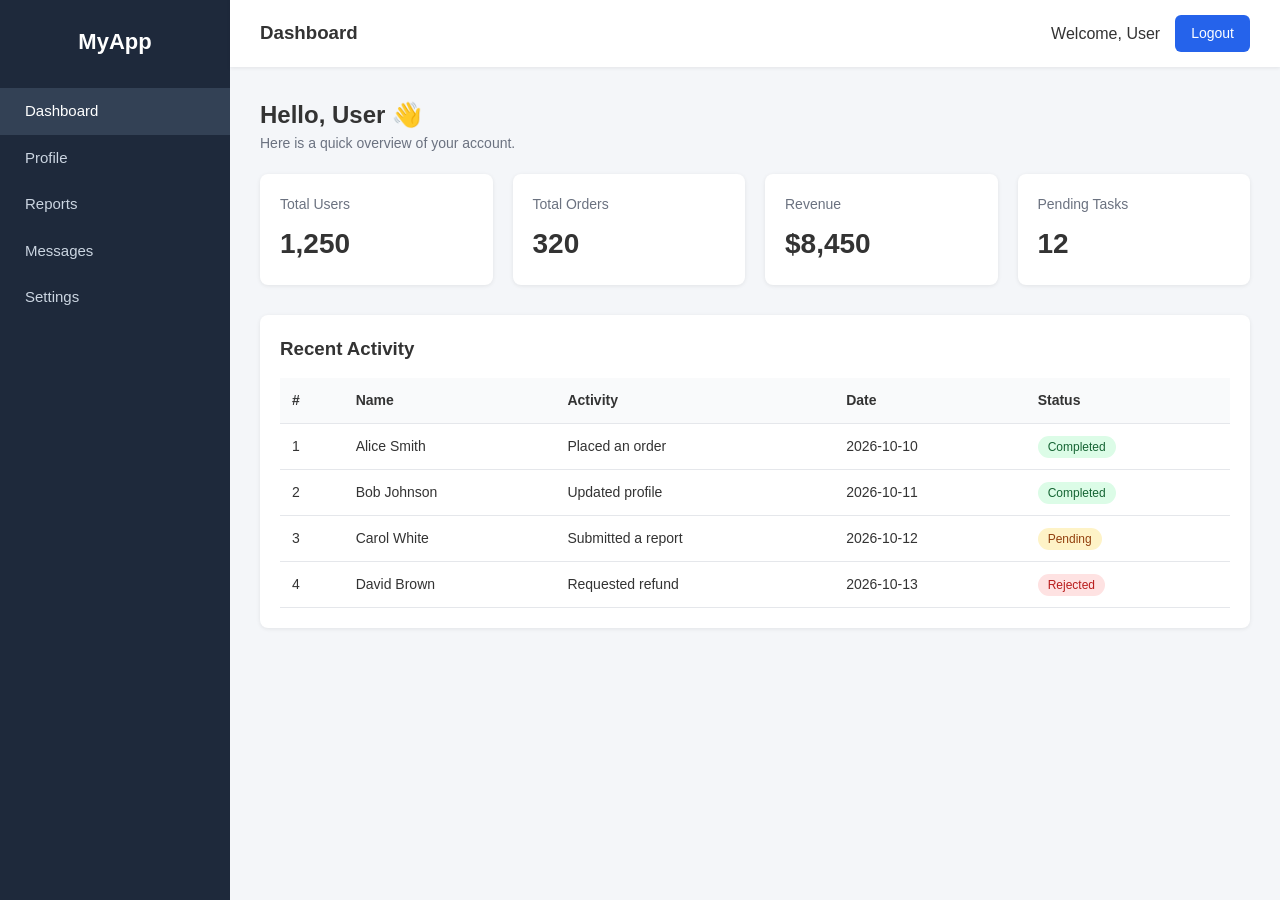
==== Electric-shop/dashboard.html @ f7054ac8 "Added electric-shop login register form" ====
<!DOCTYPE html>
<html lang="en">
<head>
  <meta charset="UTF-8">
  <meta name="viewport" content="width=device-width, initial-scale=1.0">
  <title>Dashboard</title>
  <link rel="stylesheet" href="css/style.css">
</head>
<body>
  <div class="layout">

    <aside class="sidebar">
      <h2 class="logo">MyApp</h2>
      <nav>
        <a href="dashboard.html" class="active">Dashboard</a>
        <a href="#">Profile</a>
        <a href="#">Reports</a>
        <a href="#">Messages</a>
        <a href="#">Settings</a>
      </nav>
    </aside>

    <div class="main">
      <header class="topbar">
        <h3>Dashboard</h3>
        <div class="user-area">
          <span>Welcome, User</span>
          <a href="index.html" class="btn btn-small">Logout</a>
        </div>
      </header>

      <main class="content">
        <h2>Hello, User 👋</h2>
        <p class="subtitle">Here is a quick overview of your account.</p>

        <section class="cards">
          <div class="card">
            <h4>Total Users</h4>
            <p class="number">1,250</p>
          </div>
          <div class="card">
            <h4>Total Orders</h4>
            <p class="number">320</p>
          </div>
          <div class="card">
            <h4>Revenue</h4>
            <p class="number">$8,450</p>
          </div>
          <div class="card">
            <h4>Pending Tasks</h4>
            <p class="number">12</p>
          </div>
        </section>

        <section class="table-box">
          <h3>Recent Activity</h3>
          <table>
            <thead>
              <tr><th>#</th><th>Name</th><th>Activity</th><th>Date</th><th>Status</th></tr>
            </thead>
            <tbody>
              <tr><td>1</td><td>Alice Smith</td><td>Placed an order</td><td>2026-10-10</td><td><span class="badge success">Completed</span></td></tr>
              <tr><td>2</td><td>Bob Johnson</td><td>Updated profile</td><td>2026-10-11</td><td><span class="badge success">Completed</span></td></tr>
              <tr><td>3</td><td>Carol White</td><td>Submitted a report</td><td>2026-10-12</td><td><span class="badge warning">Pending</span></td></tr>
              <tr><td>4</td><td>David Brown</td><td>Requested refund</td><td>2026-10-13</td><td><span class="badge danger">Rejected</span></td></tr>
            </tbody>
          </table>
        </section>
      </main>
    </div>
  </div>
</body>
</html>
---- Electric-shop/css/style.css ----
/* ===== Reset & Base ===== */
* {
  margin: 0;
  padding: 0;
  box-sizing: border-box;
}

body {
  font-family: Arial, Helvetica, sans-serif;
  background-color: #f4f6f9;
  color: #333;
  line-height: 1.5;
}

a {
  color: #2563eb;
  text-decoration: none;
}

a:hover {
  text-decoration: underline;
}

.subtitle {
  color: #6b7280;
  font-size: 14px;
  margin-bottom: 20px;
}

/* ===== Buttons ===== */
.btn {
  display: block;
  width: 100%;
  padding: 12px;
  background-color: #2563eb;
  color: #fff;
  border: none;
  border-radius: 6px;
  font-size: 16px;
  cursor: pointer;
  transition: background-color 0.2s;
}

a.btn:hover {
  text-decoration: none;
}

.btn:hover {
  background-color: #1d4ed8;
}

.btn-small {
  display: inline-block;
  width: auto;
  text-align: center;
  padding: 8px 16px;
  font-size: 14px;
}

/* ===== Login & Register ===== */
.auth-body {
  min-height: 100vh;
  display: flex;
  justify-content: center;
  align-items: center;
  padding: 20px;
  background: linear-gradient(135deg, #2563eb, #1e3a8a);
}

.auth-card {
  width: 100%;
  max-width: 400px;
  background-color: #fff;
  padding: 35px 30px;
  border-radius: 10px;
  box-shadow: 0 10px 30px rgba(0, 0, 0, 0.2);
}

.auth-card h1 {
  font-size: 26px;
  margin-bottom: 5px;
  text-align: center;
}

.auth-card .subtitle {
  text-align: center;
}

.form-group {
  margin-bottom: 16px;
}

.form-group label {
  display: block;
  margin-bottom: 6px;
  font-size: 14px;
  font-weight: bold;
}

.form-group input {
  width: 100%;
  padding: 11px 12px;
  border: 1px solid #d1d5db;
  border-radius: 6px;
  font-size: 15px;
  outline: none;
}

.form-group select {
  width: 100%;
  padding: 11px 12px;
  border: 1px solid #d1d5db;
  border-radius: 6px;
  font-size: 15px;
  background-color: #fff;
  outline: none;
}

.form-group input:focus,
.form-group select:focus {
  border-color: #2563eb;
  box-shadow: 0 0 0 3px rgba(37, 99, 235, 0.15);
}

.radio-group {
  display: flex;
  gap: 18px;
  font-size: 14px;
}

.radio-group label {
  font-weight: normal;
  margin-bottom: 0;
  display: inline;
}

.form-row {
  display: flex;
  justify-content: space-between;
  align-items: center;
  margin-bottom: 20px;
  font-size: 14px;
}

.checkbox {
  display: block;
  font-size: 14px;
  margin-bottom: 20px;
}

.form-row .checkbox {
  margin-bottom: 0;
}

.switch-text {
  text-align: center;
  margin-top: 20px;
  font-size: 14px;
}

/* ===== Dashboard Layout ===== */
.layout {
  display: flex;
  min-height: 100vh;
}

.sidebar {
  width: 230px;
  background-color: #1e293b;
  color: #fff;
  padding: 25px 0;
}

.sidebar .logo {
  text-align: center;
  margin-bottom: 30px;
  font-size: 22px;
}

.sidebar nav a {
  display: block;
  padding: 12px 25px;
  color: #cbd5e1;
  font-size: 15px;
}

.sidebar nav a:hover,
.sidebar nav a.active {
  background-color: #334155;
  color: #fff;
  text-decoration: none;
}

.main {
  flex: 1;
  display: flex;
  flex-direction: column;
}

.topbar {
  display: flex;
  justify-content: space-between;
  align-items: center;
  background-color: #fff;
  padding: 15px 30px;
  box-shadow: 0 1px 4px rgba(0, 0, 0, 0.08);
}

.user-area {
  display: flex;
  align-items: center;
  gap: 15px;
}

.content {
  padding: 30px;
}

/* ===== Cards ===== */
.cards {
  display: grid;
  grid-template-columns: repeat(auto-fit, minmax(200px, 1fr));
  gap: 20px;
  margin-bottom: 30px;
}

.card {
  background-color: #fff;
  padding: 20px;
  border-radius: 8px;
  box-shadow: 0 1px 4px rgba(0, 0, 0, 0.08);
}

.card h4 {
  color: #6b7280;
  font-size: 14px;
  font-weight: normal;
}

.card .number {
  font-size: 28px;
  font-weight: bold;
  margin-top: 8px;
}

/* ===== Table ===== */
.table-box {
  background-color: #fff;
  padding: 20px;
  border-radius: 8px;
  box-shadow: 0 1px 4px rgba(0, 0, 0, 0.08);
  overflow-x: auto;
}

.table-box h3 {
  margin-bottom: 15px;
}

table {
  width: 100%;
  border-collapse: collapse;
  min-width: 500px;
}

th,
td {
  padding: 12px;
  text-align: left;
  border-bottom: 1px solid #e5e7eb;
  font-size: 14px;
}

th {
  background-color: #f9fafb;
}

.badge {
  padding: 4px 10px;
  border-radius: 12px;
  font-size: 12px;
}

.badge.success { background-color: #dcfce7; color: #166534; }
.badge.warning { background-color: #fef3c7; color: #92400e; }
.badge.danger  { background-color: #fee2e2; color: #b91c1c; }

/* ===== Responsive ===== */
@media (max-width: 768px) {
  .layout {
    flex-direction: column;
  }

  .sidebar {
    width: 100%;
    padding: 15px 0;
  }

  .sidebar .logo {
    margin-bottom: 10px;
  }

  .sidebar nav {
    display: flex;
    flex-wrap: wrap;
  }

  .sidebar nav a {
    padding: 10px 15px;
  }

  .topbar,
  .content {
    padding: 15px;
  }
}
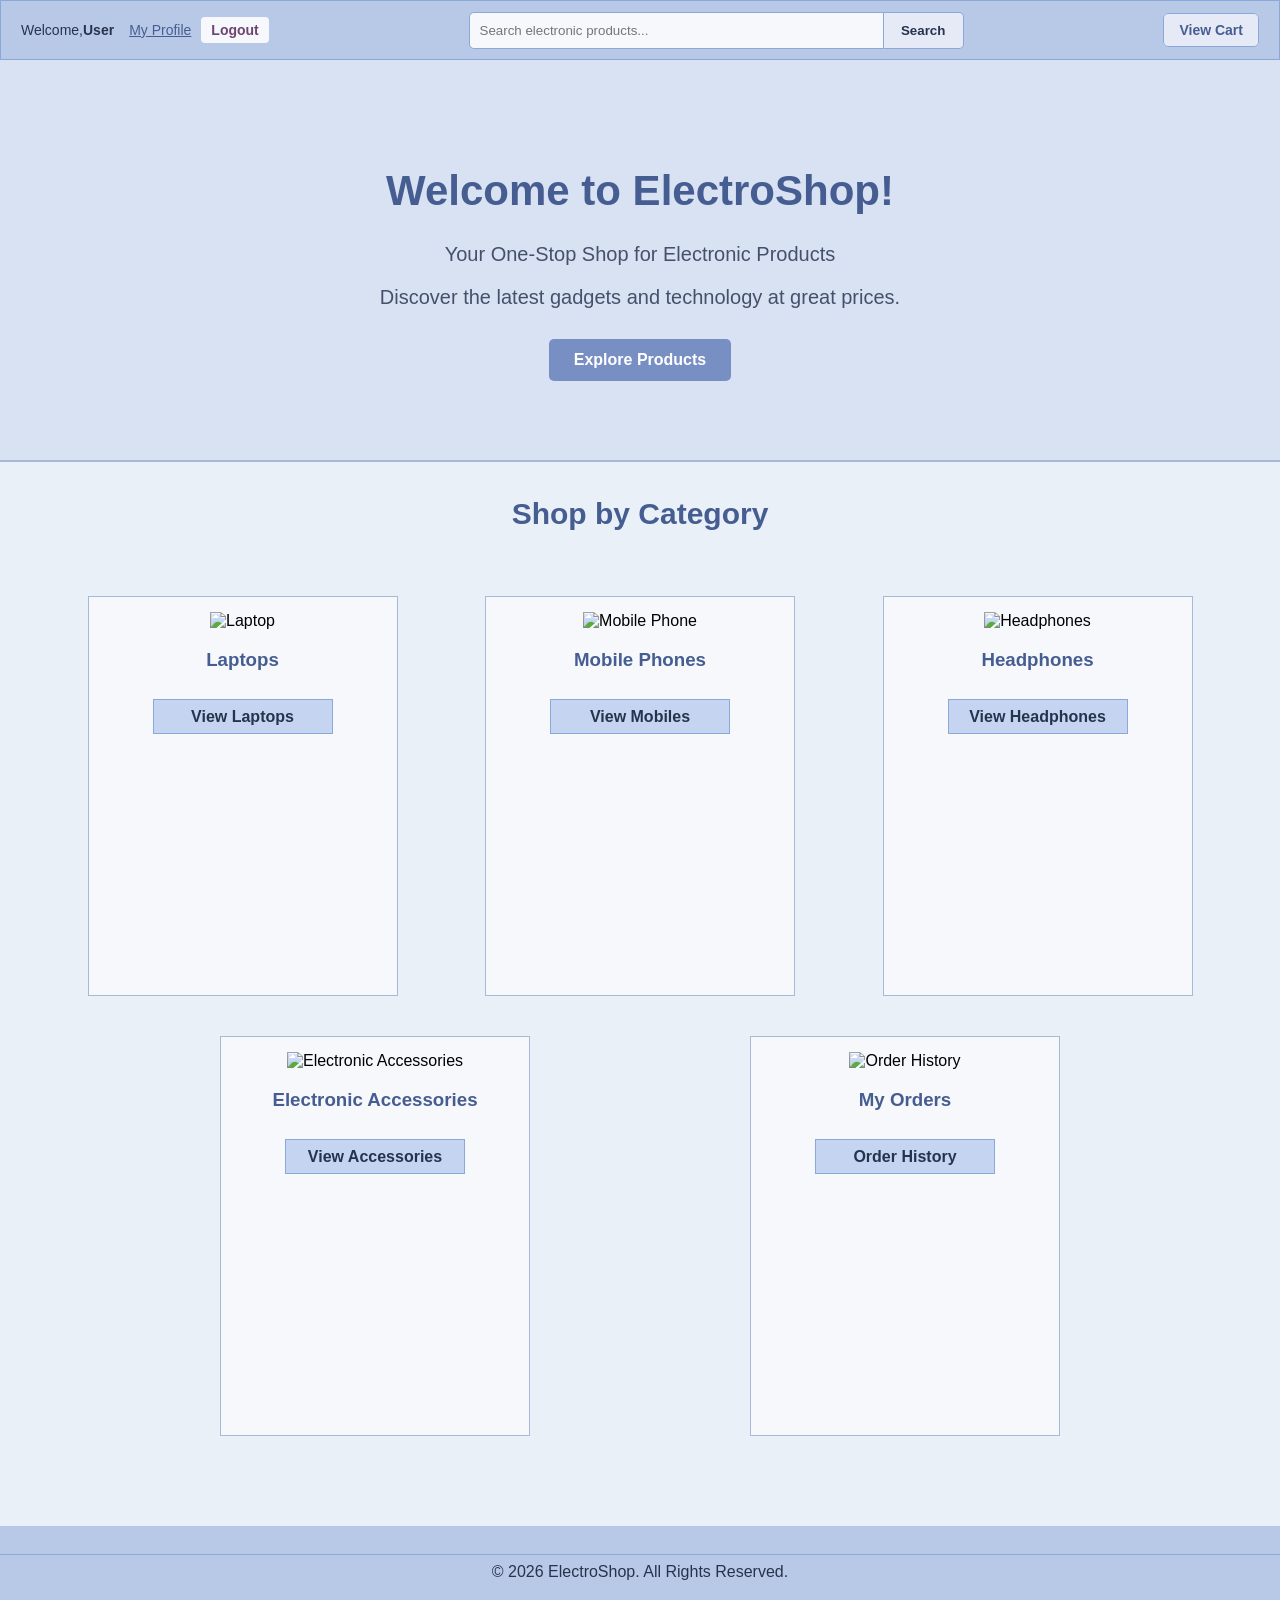
==== commit 7ae4b70a: "Revamp dashboard layout and styling Updated the dashboard HTML to enhance layout and styling, includ" ====
--- a/Electric-shop/dashboard.html
+++ b/Electric-shop/dashboard.html
@@ -1,73 +1,330 @@
 <!DOCTYPE html>
 <html lang="en">
 <head>
-  <meta charset="UTF-8">
-  <meta name="viewport" content="width=device-width, initial-scale=1.0">
-  <title>Dashboard</title>
-  <link rel="stylesheet" href="css/style.css">
+    <meta charset="UTF-8">
+    <meta name="viewport" content="width=device-width, initial-scale=1.0">
+    <title>Electronic Shop Dashboard</title>
+
+    <style>
+        body {
+            background-color: #EAF0F8;
+            font-family: Arial, sans-serif;
+            margin: 0;
+            padding: 0;
+        }
+
+        .searchbar {
+            position: sticky;
+            top: 0;
+            width: 100%;
+            height: 60px;
+            background-color: #B8C9E8;
+            display: flex;
+            justify-content: space-between;
+            align-items: center;
+            border: 1px solid #8CA8D8;
+            padding: 0 20px;
+            box-sizing: border-box;
+            z-index: 100;
+        }
+
+        .user-info {
+            color: #26334D;
+            font-size: 14px;
+            display: flex;
+            align-items: center;
+        }
+
+        .profile-link {
+            color: #465D91;
+            margin-left: 15px;
+            text-decoration: underline;
+        }
+
+        .logout-btn {
+            color: #6D456F;
+            text-decoration: none;
+            background: #F7F8FC;
+            padding: 5px 10px;
+            border-radius: 4px;
+            margin-left: 10px;
+            font-weight: bold;
+        }
+
+        .search-box-container {
+            display: flex;
+            width: 40%;
+        }
+
+        .searchbar_input {
+            flex: 1;
+            padding: 10px;
+            border-radius: 5px 0 0 5px;
+            border: 1px solid #8CA8D8;
+            outline: none;
+            background-color: #F7F8FC;
+        }
+
+        .search-btn {
+            width: 80px;
+            background: #E6EAF7;
+            border: 1px solid #8CA8D8;
+            border-left: none;
+            border-radius: 0 5px 5px 0;
+            cursor: pointer;
+            font-weight: bold;
+            color: #26334D;
+        }
+
+        .view-cart-link {
+            background: #E6EAF7;
+            color: #465D91;
+            padding: 8px 15px;
+            text-decoration: none;
+            border-radius: 5px;
+            font-weight: bold;
+            border: 1px solid #8CA8D8;
+            font-size: 14px;
+        }
+
+        .welcome {
+            width: 100%;
+            height: 400px;
+            background-color: #D8E2F3;
+            display: flex;
+            justify-content: center;
+            align-items: center;
+            text-align: center;
+            border-bottom: 2px solid #A7B8D8;
+        }
+
+        .welcome-content h1 {
+            font-size: 42px;
+            color: #465D91;
+        }
+
+        .welcome-content p {
+            font-size: 20px;
+            color: #45516B;
+        }
+
+        .shop-btn {
+            display: inline-block;
+            background-color: #788FC4;
+            color: white;
+            padding: 12px 25px;
+            border-radius: 5px;
+            text-decoration: none;
+            font-weight: bold;
+            margin-top: 10px;
+        }
+
+        .section-title {
+            text-align: center;
+            font-size: 30px;
+            margin-top: 35px;
+            color: #465D91;
+        }
+
+        
+.product-container {
+    display: flex;
+    justify-content: space-evenly;
+    flex-wrap: wrap;
+    margin-top: 20px;
+    padding: 20px;
+}
+
+
+      
+       .product-box {
+    width: 25%;
+    height: 400px;
+    border: 1px solid #A7B8D8;
+    background-color: #F7F8FC;
+    margin: 20px;
+    padding: 15px;
+    text-align: center;
+    transition: 0.3s;
+    box-sizing: border-box;
+}
+
+        .product-box:hover {
+            outline: 2px solid #788FC4;
+            outline-offset: 5px;
+        }
+
+        .product-img {
+            width: 100%;
+            height: 230px;
+            object-fit: contain;
+        }
+
+        .product-box h3 {
+            color: #465D91;
+        }
+
+        .product-box button {
+            width: 180px;
+            height: 35px;
+            background-color: #C5D4F0;
+            color: #26334D;
+            font-size: 16px;
+            cursor: pointer;
+            border: 1px solid #8CA8D8;
+            margin-top: 10px;
+        }
+
+        .product-box button:hover {
+            background-color: #A7BCE5;
+        }
+
+        .footer_style {
+            width: 100%;
+            height: 100px;
+            background-color: #B8C9E8;
+            text-align: center;
+            padding-top: 20px;
+            margin-top: 50px;
+            box-sizing: border-box;
+            color: #26334D;
+        }
+
+        .footer_style hr {
+            border: none;
+            border-top: 1px solid #8CA8D8;
+        }
+
+        a {
+            text-decoration: none;
+        }
+
+    </style>
 </head>
+
 <body>
-  <div class="layout">
-
-    <aside class="sidebar">
-      <h2 class="logo">MyApp</h2>
-      <nav>
-        <a href="dashboard.html" class="active">Dashboard</a>
-        <a href="#">Profile</a>
-        <a href="#">Reports</a>
-        <a href="#">Messages</a>
-        <a href="#">Settings</a>
-      </nav>
-    </aside>
-
-    <div class="main">
-      <header class="topbar">
-        <h3>Dashboard</h3>
-        <div class="user-area">
-          <span>Welcome, User</span>
-          <a href="index.html" class="btn btn-small">Logout</a>
-        </div>
-      </header>
-
-      <main class="content">
-        <h2>Hello, User 👋</h2>
-        <p class="subtitle">Here is a quick overview of your account.</p>
-
-        <section class="cards">
-          <div class="card">
-            <h4>Total Users</h4>
-            <p class="number">1,250</p>
-          </div>
-          <div class="card">
-            <h4>Total Orders</h4>
-            <p class="number">320</p>
-          </div>
-          <div class="card">
-            <h4>Revenue</h4>
-            <p class="number">$8,450</p>
-          </div>
-          <div class="card">
-            <h4>Pending Tasks</h4>
-            <p class="number">12</p>
-          </div>
-        </section>
-
-        <section class="table-box">
-          <h3>Recent Activity</h3>
-          <table>
-            <thead>
-              <tr><th>#</th><th>Name</th><th>Activity</th><th>Date</th><th>Status</th></tr>
-            </thead>
-            <tbody>
-              <tr><td>1</td><td>Alice Smith</td><td>Placed an order</td><td>2026-10-10</td><td><span class="badge success">Completed</span></td></tr>
-              <tr><td>2</td><td>Bob Johnson</td><td>Updated profile</td><td>2026-10-11</td><td><span class="badge success">Completed</span></td></tr>
-              <tr><td>3</td><td>Carol White</td><td>Submitted a report</td><td>2026-10-12</td><td><span class="badge warning">Pending</span></td></tr>
-              <tr><td>4</td><td>David Brown</td><td>Requested refund</td><td>2026-10-13</td><td><span class="badge danger">Rejected</span></td></tr>
-            </tbody>
-          </table>
-        </section>
-      </main>
+
+    <!-- Navigation Bar -->
+    <div class="searchbar">
+
+        <div class="user-info">
+            Welcome, <b>User</b>
+
+            <a href="profile.html" class="profile-link">My Profile</a>
+
+            <a href="login.html" class="logout-btn">Logout</a>
+        </div>
+
+        <div class="search-box-container">
+            <input type="text"
+                   placeholder="Search electronic products..."
+                   class="searchbar_input">
+
+            <button type="button" class="search-btn">Search</button>
+        </div>
+
+        <div class="cart-header">
+            <a href="cart.html" class="view-cart-link">View Cart</a>
+        </div>
+
     </div>
-  </div>
+
+    <!-- Welcome Banner -->
+    <div class="welcome">
+
+        <div class="welcome-content">
+            <h1>Welcome to ElectroShop!</h1>
+
+            <p>Your One-Stop Shop for Electronic Products</p>
+
+            <p>Discover the latest gadgets and technology at great prices.</p>
+
+            <a href="#products" class="shop-btn">Explore Products</a>
+        </div>
+
+    </div>
+
+    <!-- Product Categories -->
+    <h2 class="section-title" id="products">Shop by Category</h2>
+
+    <div class="product-container">
+
+        <!-- Laptop Category -->
+        <div class="product-box">
+            <img src="../images/laptop.jpg"
+                 alt="Laptop"
+                 class="product-img">
+
+            <h3>Laptops</h3>
+
+            <a href="laptopProducts.html">
+                <button type="button"><b>View Laptops</b></button>
+            </a>
+        </div>
+
+        <!-- Mobile Category -->
+        <div class="product-box">
+            <img src="../images/mobile.jpg"
+                 alt="Mobile Phone"
+                 class="product-img">
+
+            <h3>Mobile Phones</h3>
+
+            <a href="mobileProducts.html">
+                <button type="button"><b>View Mobiles</b></button>
+            </a>
+        </div>
+
+        <!-- Headphones Category -->
+        <div class="product-box">
+            <img src="../images/headphones.jpg"
+                 alt="Headphones"
+                 class="product-img">
+
+            <h3>Headphones</h3>
+
+            <a href="headphoneProducts.html">
+                <button type="button"><b>View Headphones</b></button>
+            </a>
+        </div>
+
+        <!-- Accessories Category -->
+        <div class="product-box">
+            <img src="../images/accessories.jpg"
+                 alt="Electronic Accessories"
+                 class="product-img">
+
+            <h3>Electronic Accessories</h3>
+
+            <a href="accessoryProducts.html">
+                <button type="button"><b>View Accessories</b></button>
+            </a>
+        </div>
+
+    
+
+    <!-- Order History -->
+   <div class="product-box">
+        <img src="../images/order.jpg"
+             alt="Order History"
+             class="product-img">
+
+        <h3>My Orders</h3>
+
+        <a href="orderHistory.html">
+            <button type="button"><b>Order History</b></button>
+        </a>
+    </div>
+
+</div>
+
+    <!-- Footer -->
+    <div class="footer_style">
+        <hr>
+        <footer>
+            &copy; 2026 ElectroShop. All Rights Reserved.
+        </footer>
+    </div>
+
 </body>
 </html>
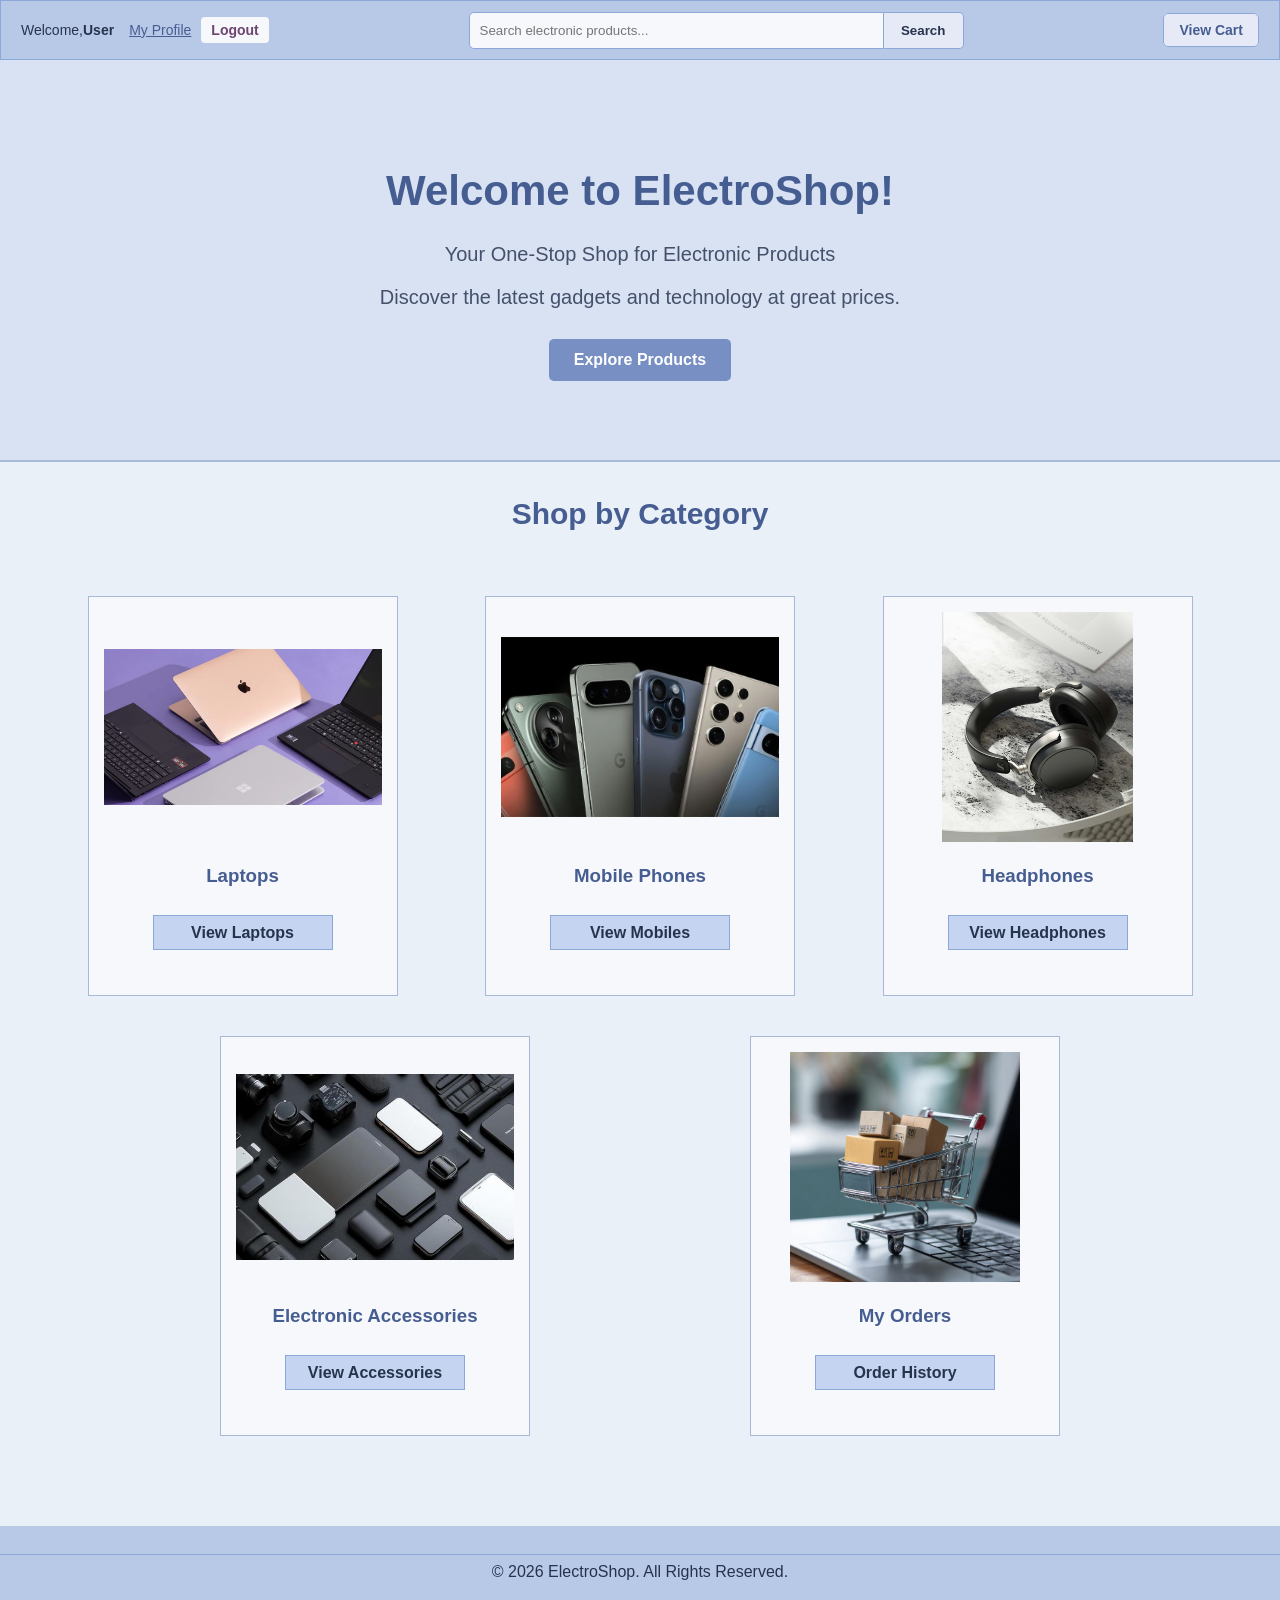
==== commit 2e2ae2f1: "Update image paths in dashboard.html" ====
--- a/Electric-shop/dashboard.html
+++ b/Electric-shop/dashboard.html
@@ -251,7 +251,7 @@
 
         <!-- Laptop Category -->
         <div class="product-box">
-            <img src="../images/laptop.jpg"
+            <img src="images/laptop.jpg"
                  alt="Laptop"
                  class="product-img">
 
@@ -264,7 +264,7 @@
 
         <!-- Mobile Category -->
         <div class="product-box">
-            <img src="../images/mobile.jpg"
+            <img src="images/mobile.jpg"
                  alt="Mobile Phone"
                  class="product-img">
 
@@ -277,7 +277,7 @@
 
         <!-- Headphones Category -->
         <div class="product-box">
-            <img src="../images/headphones.jpg"
+            <img src="images/headphones.jpg"
                  alt="Headphones"
                  class="product-img">
 
@@ -290,7 +290,7 @@
 
         <!-- Accessories Category -->
         <div class="product-box">
-            <img src="../images/accessories.jpg"
+            <img src="images/accessories.jpg"
                  alt="Electronic Accessories"
                  class="product-img">
 
@@ -305,7 +305,7 @@
 
     <!-- Order History -->
    <div class="product-box">
-        <img src="../images/order.jpg"
+        <img src="images/order.jpg"
              alt="Order History"
              class="product-img">
 
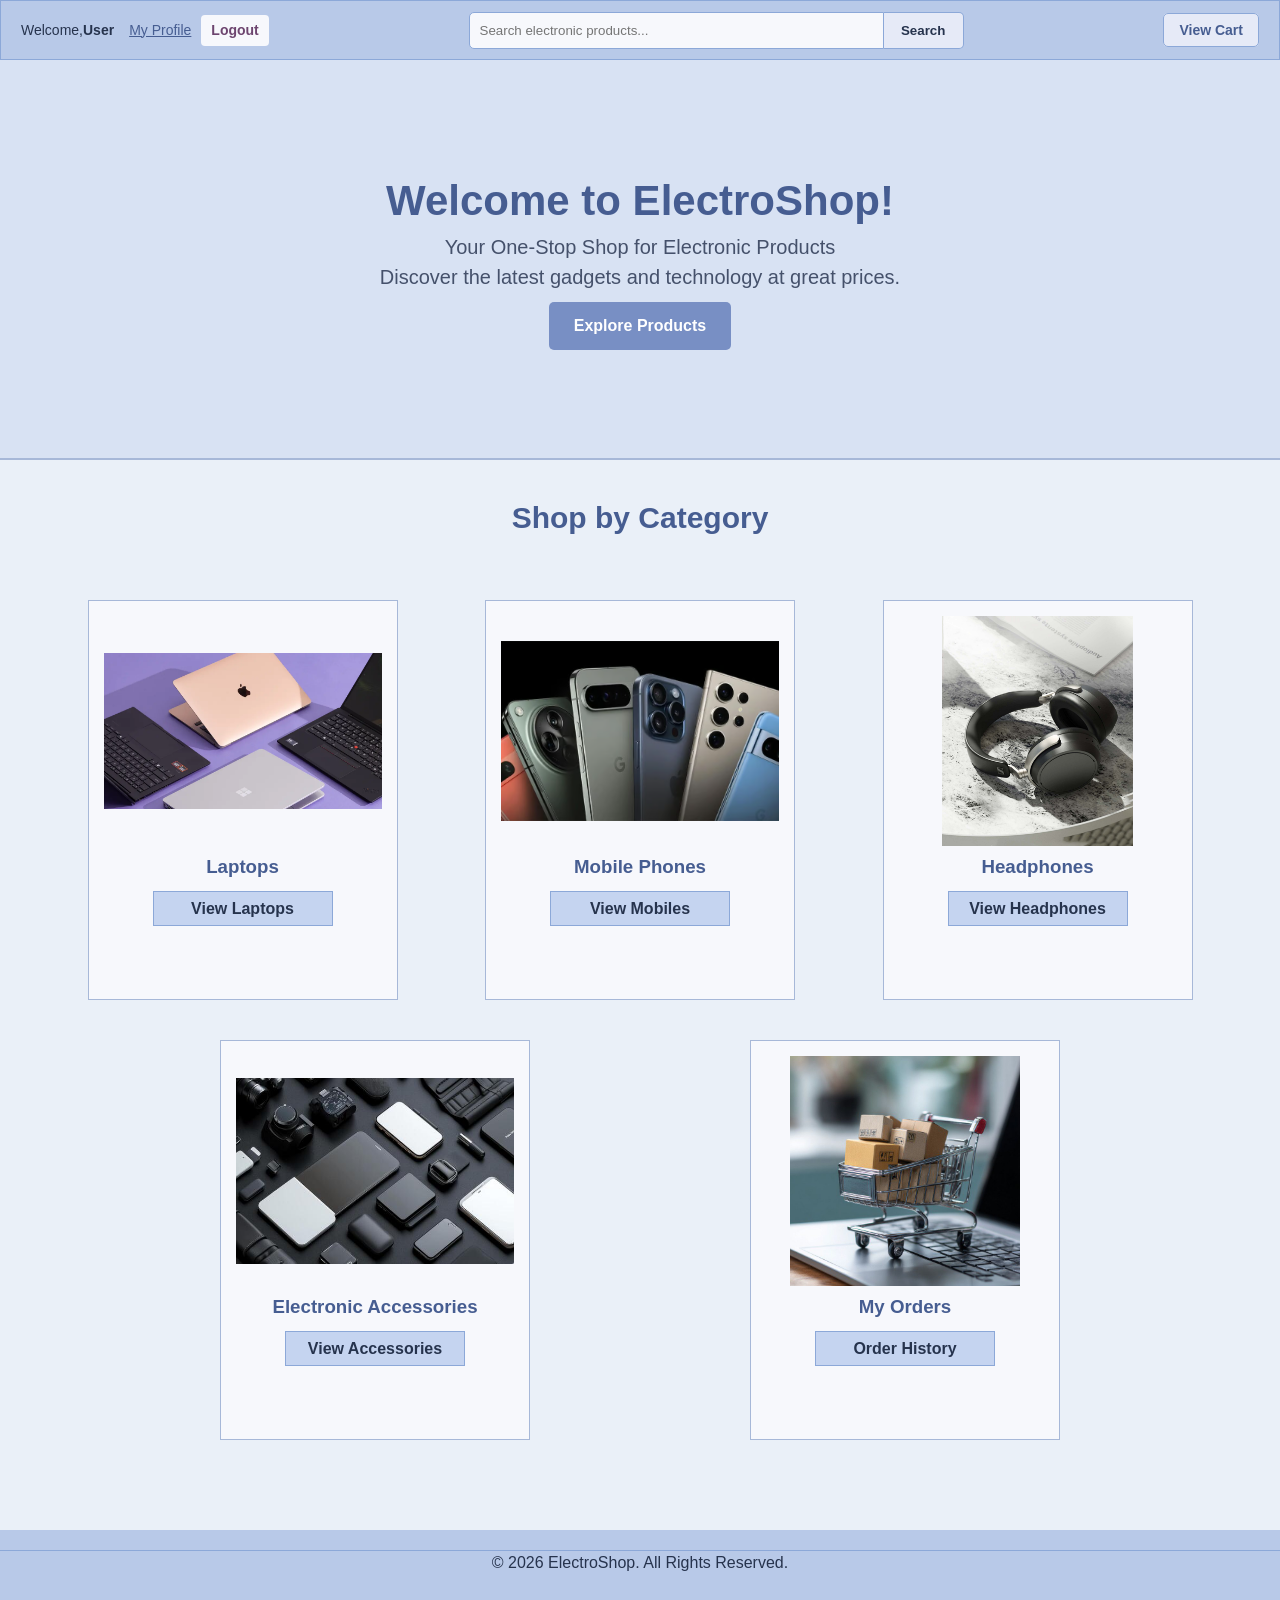
==== commit 3b0a4577: "Refactor dashboard HTML structure and styles" ====
--- a/Electric-shop/dashboard.html
+++ b/Electric-shop/dashboard.html
@@ -4,205 +4,12 @@
     <meta charset="UTF-8">
     <meta name="viewport" content="width=device-width, initial-scale=1.0">
     <title>Electronic Shop Dashboard</title>
+    <link rel="stylesheet" href="css/style.css">
 
-    <style>
-        body {
-            background-color: #EAF0F8;
-            font-family: Arial, sans-serif;
-            margin: 0;
-            padding: 0;
-        }
-
-        .searchbar {
-            position: sticky;
-            top: 0;
-            width: 100%;
-            height: 60px;
-            background-color: #B8C9E8;
-            display: flex;
-            justify-content: space-between;
-            align-items: center;
-            border: 1px solid #8CA8D8;
-            padding: 0 20px;
-            box-sizing: border-box;
-            z-index: 100;
-        }
-
-        .user-info {
-            color: #26334D;
-            font-size: 14px;
-            display: flex;
-            align-items: center;
-        }
-
-        .profile-link {
-            color: #465D91;
-            margin-left: 15px;
-            text-decoration: underline;
-        }
-
-        .logout-btn {
-            color: #6D456F;
-            text-decoration: none;
-            background: #F7F8FC;
-            padding: 5px 10px;
-            border-radius: 4px;
-            margin-left: 10px;
-            font-weight: bold;
-        }
-
-        .search-box-container {
-            display: flex;
-            width: 40%;
-        }
-
-        .searchbar_input {
-            flex: 1;
-            padding: 10px;
-            border-radius: 5px 0 0 5px;
-            border: 1px solid #8CA8D8;
-            outline: none;
-            background-color: #F7F8FC;
-        }
-
-        .search-btn {
-            width: 80px;
-            background: #E6EAF7;
-            border: 1px solid #8CA8D8;
-            border-left: none;
-            border-radius: 0 5px 5px 0;
-            cursor: pointer;
-            font-weight: bold;
-            color: #26334D;
-        }
-
-        .view-cart-link {
-            background: #E6EAF7;
-            color: #465D91;
-            padding: 8px 15px;
-            text-decoration: none;
-            border-radius: 5px;
-            font-weight: bold;
-            border: 1px solid #8CA8D8;
-            font-size: 14px;
-        }
-
-        .welcome {
-            width: 100%;
-            height: 400px;
-            background-color: #D8E2F3;
-            display: flex;
-            justify-content: center;
-            align-items: center;
-            text-align: center;
-            border-bottom: 2px solid #A7B8D8;
-        }
-
-        .welcome-content h1 {
-            font-size: 42px;
-            color: #465D91;
-        }
-
-        .welcome-content p {
-            font-size: 20px;
-            color: #45516B;
-        }
-
-        .shop-btn {
-            display: inline-block;
-            background-color: #788FC4;
-            color: white;
-            padding: 12px 25px;
-            border-radius: 5px;
-            text-decoration: none;
-            font-weight: bold;
-            margin-top: 10px;
-        }
-
-        .section-title {
-            text-align: center;
-            font-size: 30px;
-            margin-top: 35px;
-            color: #465D91;
-        }
-
-        
-.product-container {
-    display: flex;
-    justify-content: space-evenly;
-    flex-wrap: wrap;
-    margin-top: 20px;
-    padding: 20px;
-}
-
-
-      
-       .product-box {
-    width: 25%;
-    height: 400px;
-    border: 1px solid #A7B8D8;
-    background-color: #F7F8FC;
-    margin: 20px;
-    padding: 15px;
-    text-align: center;
-    transition: 0.3s;
-    box-sizing: border-box;
-}
-
-        .product-box:hover {
-            outline: 2px solid #788FC4;
-            outline-offset: 5px;
-        }
-
-        .product-img {
-            width: 100%;
-            height: 230px;
-            object-fit: contain;
-        }
-
-        .product-box h3 {
-            color: #465D91;
-        }
-
-        .product-box button {
-            width: 180px;
-            height: 35px;
-            background-color: #C5D4F0;
-            color: #26334D;
-            font-size: 16px;
-            cursor: pointer;
-            border: 1px solid #8CA8D8;
-            margin-top: 10px;
-        }
-
-        .product-box button:hover {
-            background-color: #A7BCE5;
-        }
-
-        .footer_style {
-            width: 100%;
-            height: 100px;
-            background-color: #B8C9E8;
-            text-align: center;
-            padding-top: 20px;
-            margin-top: 50px;
-            box-sizing: border-box;
-            color: #26334D;
-        }
-
-        .footer_style hr {
-            border: none;
-            border-top: 1px solid #8CA8D8;
-        }
-
-        a {
-            text-decoration: none;
-        }
-
-    </style>
+    
 </head>
 
-<body>
+<body class="shop-dashboard">
 
     <!-- Navigation Bar -->
     <div class="searchbar">
--- a/Electric-shop/css/style.css
+++ b/Electric-shop/css/style.css
@@ -0,0 +1,520 @@
+/* ===== Reset & Base ===== */
+* {
+  margin: 0;
+  padding: 0;
+  box-sizing: border-box;
+}
+
+body {
+  font-family: Arial, Helvetica, sans-serif;
+  background-color: #f4f6f9;
+  color: #333;
+  line-height: 1.5;
+}
+
+a {
+  color: #2563eb;
+  text-decoration: none;
+}
+
+a:hover {
+  text-decoration: underline;
+}
+
+.subtitle {
+  color: #6b7280;
+  font-size: 14px;
+  margin-bottom: 20px;
+}
+
+/* ===== Buttons ===== */
+.btn {
+  display: block;
+  width: 100%;
+  padding: 12px;
+  background-color: #2563eb;
+  color: #fff;
+  border: none;
+  border-radius: 6px;
+  font-size: 16px;
+  cursor: pointer;
+  transition: background-color 0.2s;
+}
+
+a.btn:hover {
+  text-decoration: none;
+}
+
+.btn:hover {
+  background-color: #1d4ed8;
+}
+
+.btn-small {
+  display: inline-block;
+  width: auto;
+  text-align: center;
+  padding: 8px 16px;
+  font-size: 14px;
+}
+
+/* ===== Login & Register ===== */
+.auth-body {
+  min-height: 100vh;
+  display: flex;
+  justify-content: center;
+  align-items: center;
+  padding: 20px;
+  background: linear-gradient(135deg, #2563eb, #1e3a8a);
+}
+
+.auth-card {
+  width: 100%;
+  max-width: 400px;
+  background-color: #fff;
+  padding: 35px 30px;
+  border-radius: 10px;
+  box-shadow: 0 10px 30px rgba(0, 0, 0, 0.2);
+}
+
+.auth-card h1 {
+  font-size: 26px;
+  margin-bottom: 5px;
+  text-align: center;
+}
+
+.auth-card .subtitle {
+  text-align: center;
+}
+
+.form-group {
+  margin-bottom: 16px;
+}
+
+.form-group label {
+  display: block;
+  margin-bottom: 6px;
+  font-size: 14px;
+  font-weight: bold;
+}
+
+.form-group input {
+  width: 100%;
+  padding: 11px 12px;
+  border: 1px solid #d1d5db;
+  border-radius: 6px;
+  font-size: 15px;
+  outline: none;
+}
+
+.form-group select {
+  width: 100%;
+  padding: 11px 12px;
+  border: 1px solid #d1d5db;
+  border-radius: 6px;
+  font-size: 15px;
+  background-color: #fff;
+  outline: none;
+}
+
+.form-group input:focus,
+.form-group select:focus {
+  border-color: #2563eb;
+  box-shadow: 0 0 0 3px rgba(37, 99, 235, 0.15);
+}
+
+.radio-group {
+  display: flex;
+  gap: 18px;
+  font-size: 14px;
+}
+
+.radio-group label {
+  font-weight: normal;
+  margin-bottom: 0;
+  display: inline;
+}
+
+.form-row {
+  display: flex;
+  justify-content: space-between;
+  align-items: center;
+  margin-bottom: 20px;
+  font-size: 14px;
+}
+
+.checkbox {
+  display: block;
+  font-size: 14px;
+  margin-bottom: 20px;
+}
+
+.form-row .checkbox {
+  margin-bottom: 0;
+}
+
+.switch-text {
+  text-align: center;
+  margin-top: 20px;
+  font-size: 14px;
+}
+
+/* ===== Dashboard Layout ===== */
+.layout {
+  display: flex;
+  min-height: 100vh;
+}
+
+.sidebar {
+  width: 230px;
+  background-color: #1e293b;
+  color: #fff;
+  padding: 25px 0;
+}
+
+.sidebar .logo {
+  text-align: center;
+  margin-bottom: 30px;
+  font-size: 22px;
+}
+
+.sidebar nav a {
+  display: block;
+  padding: 12px 25px;
+  color: #cbd5e1;
+  font-size: 15px;
+}
+
+.sidebar nav a:hover,
+.sidebar nav a.active {
+  background-color: #334155;
+  color: #fff;
+  text-decoration: none;
+}
+
+.main {
+  flex: 1;
+  display: flex;
+  flex-direction: column;
+}
+
+.topbar {
+  display: flex;
+  justify-content: space-between;
+  align-items: center;
+  background-color: #fff;
+  padding: 15px 30px;
+  box-shadow: 0 1px 4px rgba(0, 0, 0, 0.08);
+}
+
+.user-area {
+  display: flex;
+  align-items: center;
+  gap: 15px;
+}
+
+.content {
+  padding: 30px;
+}
+
+/* ===== Cards ===== */
+.cards {
+  display: grid;
+  grid-template-columns: repeat(auto-fit, minmax(200px, 1fr));
+  gap: 20px;
+  margin-bottom: 30px;
+}
+
+.card {
+  background-color: #fff;
+  padding: 20px;
+  border-radius: 8px;
+  box-shadow: 0 1px 4px rgba(0, 0, 0, 0.08);
+}
+
+.card h4 {
+  color: #6b7280;
+  font-size: 14px;
+  font-weight: normal;
+}
+
+.card .number {
+  font-size: 28px;
+  font-weight: bold;
+  margin-top: 8px;
+}
+
+/* ===== Table ===== */
+.table-box {
+  background-color: #fff;
+  padding: 20px;
+  border-radius: 8px;
+  box-shadow: 0 1px 4px rgba(0, 0, 0, 0.08);
+  overflow-x: auto;
+}
+
+.table-box h3 {
+  margin-bottom: 15px;
+}
+
+table {
+  width: 100%;
+  border-collapse: collapse;
+  min-width: 500px;
+}
+
+th,
+td {
+  padding: 12px;
+  text-align: left;
+  border-bottom: 1px solid #e5e7eb;
+  font-size: 14px;
+}
+
+th {
+  background-color: #f9fafb;
+}
+
+.badge {
+  padding: 4px 10px;
+  border-radius: 12px;
+  font-size: 12px;
+}
+
+.badge.success { background-color: #dcfce7; color: #166534; }
+.badge.warning { background-color: #fef3c7; color: #92400e; }
+.badge.danger  { background-color: #fee2e2; color: #b91c1c; }
+
+/* ===== Responsive ===== */
+@media (max-width: 768px) {
+  .layout {
+    flex-direction: column;
+  }
+
+  .sidebar {
+    width: 100%;
+    padding: 15px 0;
+  }
+
+  .sidebar .logo {
+    margin-bottom: 10px;
+  }
+
+  .sidebar nav {
+    display: flex;
+    flex-wrap: wrap;
+  }
+
+  .sidebar nav a {
+    padding: 10px 15px;
+  }
+
+  .topbar,
+  .content {
+    padding: 15px;
+  }
+}
+
+
+/* Dashboard */
+.shop-dashboard {
+    background-color: #EAF0F8;
+}
+
+/* Navigation bar */
+.shop-dashboard .searchbar {
+    position: sticky;
+    top: 0;
+    width: 100%;
+    height: 60px;
+    background-color: #B8C9E8;
+    display: flex;
+    justify-content: space-between;
+    align-items: center;
+    border: 1px solid #8CA8D8;
+    padding: 0 20px;
+    z-index: 100;
+}
+
+.shop-dashboard .user-info {
+    color: #26334D;
+    font-size: 14px;
+    display: flex;
+    align-items: center;
+}
+
+.shop-dashboard .profile-link {
+    color: #465D91;
+    margin-left: 15px;
+    text-decoration: underline;
+}
+
+.shop-dashboard .logout-btn {
+    color: #6D456F;
+    background-color: #F7F8FC;
+    padding: 5px 10px;
+    border-radius: 4px;
+    margin-left: 10px;
+    font-weight: bold;
+}
+
+.shop-dashboard .search-box-container {
+    display: flex;
+    width: 40%;
+}
+
+.shop-dashboard .searchbar_input {
+    flex: 1;
+    padding: 10px;
+    border-radius: 5px 0 0 5px;
+    border: 1px solid #8CA8D8;
+    outline: none;
+    background-color: #F7F8FC;
+}
+
+.shop-dashboard .search-btn {
+    width: 80px;
+    background-color: #E6EAF7;
+    border: 1px solid #8CA8D8;
+    border-left: none;
+    border-radius: 0 5px 5px 0;
+    cursor: pointer;
+    font-weight: bold;
+    color: #26334D;
+}
+
+.shop-dashboard .view-cart-link {
+    background-color: #E6EAF7;
+    color: #465D91;
+    padding: 8px 15px;
+    border-radius: 5px;
+    font-weight: bold;
+    border: 1px solid #8CA8D8;
+    font-size: 14px;
+}
+
+/* Welcome section */
+.shop-dashboard .welcome {
+    width: 100%;
+    height: 400px;
+    background-color: #D8E2F3;
+    display: flex;
+    justify-content: center;
+    align-items: center;
+    text-align: center;
+    border-bottom: 2px solid #A7B8D8;
+}
+
+.shop-dashboard .welcome-content h1 {
+    font-size: 42px;
+    color: #465D91;
+}
+
+.shop-dashboard .welcome-content p {
+    font-size: 20px;
+    color: #45516B;
+}
+
+.shop-dashboard .shop-btn {
+    display: inline-block;
+    background-color: #788FC4;
+    color: white;
+    padding: 12px 25px;
+    border-radius: 5px;
+    font-weight: bold;
+    margin-top: 10px;
+}
+
+/* Product categories */
+.shop-dashboard .section-title {
+    text-align: center;
+    font-size: 30px;
+    margin-top: 35px;
+    color: #465D91;
+}
+
+.shop-dashboard .product-container {
+    display: flex;
+    justify-content: space-evenly;
+    flex-wrap: wrap;
+    margin-top: 20px;
+    padding: 20px;
+}
+
+.shop-dashboard .product-box {
+    width: 25%;
+    height: 400px;
+    border: 1px solid #A7B8D8;
+    background-color: #F7F8FC;
+    margin: 20px;
+    padding: 15px;
+    text-align: center;
+    transition: 0.3s;
+}
+
+.shop-dashboard .product-box:hover {
+    outline: 2px solid #788FC4;
+    outline-offset: 5px;
+}
+
+.shop-dashboard .product-img {
+    width: 100%;
+    height: 230px;
+    object-fit: contain;
+}
+
+.shop-dashboard .product-box h3 {
+    color: #465D91;
+}
+
+.shop-dashboard .product-box button {
+    width: 180px;
+    height: 35px;
+    background-color: #C5D4F0;
+    color: #26334D;
+    font-size: 16px;
+    cursor: pointer;
+    border: 1px solid #8CA8D8;
+    margin-top: 10px;
+}
+
+.shop-dashboard .product-box button:hover {
+    background-color: #A7BCE5;
+}
+
+/* Footer */
+.shop-dashboard .footer_style {
+    width: 100%;
+    height: 100px;
+    background-color: #B8C9E8;
+    text-align: center;
+    padding-top: 20px;
+    margin-top: 50px;
+    color: #26334D;
+}
+
+.shop-dashboard .footer_style hr {
+    border: none;
+    border-top: 1px solid #8CA8D8;
+}
+
+/* Small screens */
+@media (max-width: 768px) {
+    .shop-dashboard .searchbar {
+        height: auto;
+        flex-wrap: wrap;
+        gap: 10px;
+        padding: 10px;
+    }
+
+    .shop-dashboard .search-box-container {
+        width: 100%;
+    }
+
+    .shop-dashboard .product-box {
+        width: 40%;
+    }
+
+    .shop-dashboard .welcome-content h1 {
+        font-size: 30px;
+    }
+}
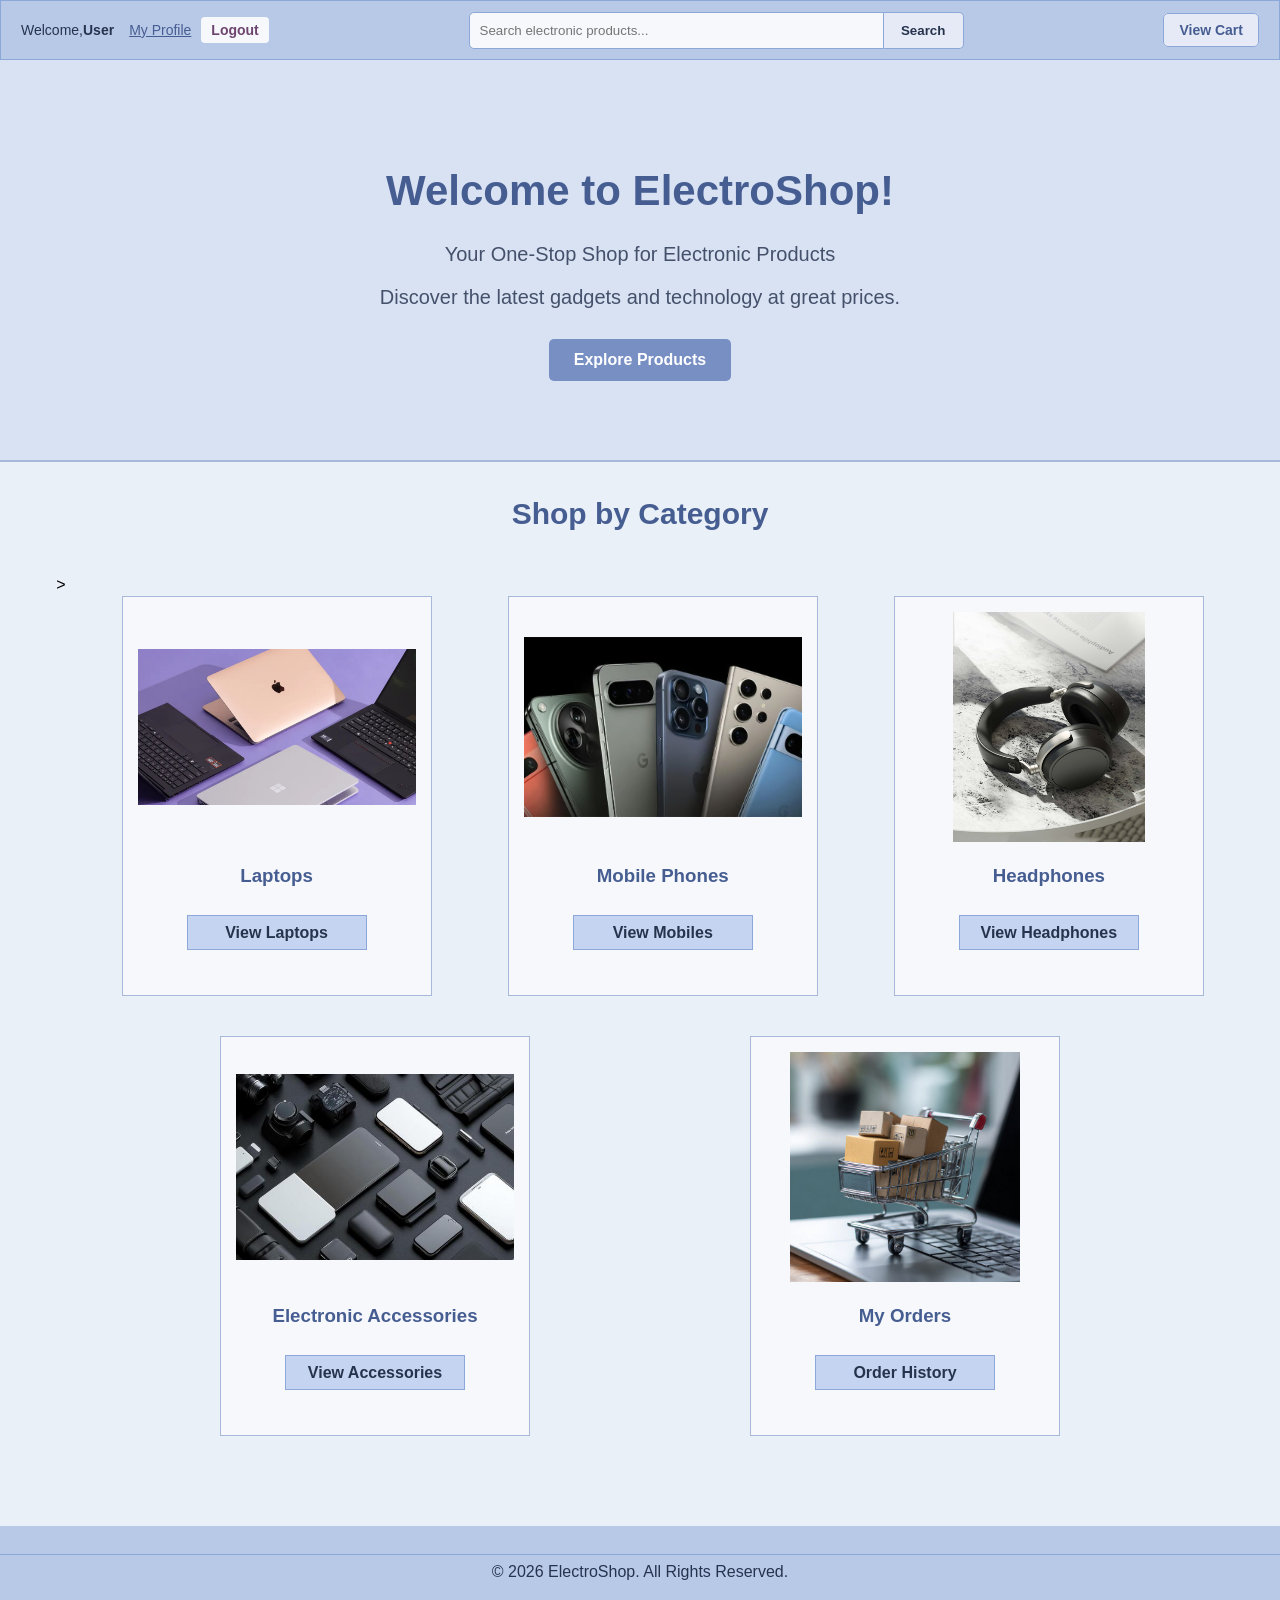
==== commit 3c5499e6: "Adding javascript from validation" ====
--- a/Electric-shop/dashboard.html
+++ b/Electric-shop/dashboard.html
@@ -4,14 +4,206 @@
     <meta charset="UTF-8">
     <meta name="viewport" content="width=device-width, initial-scale=1.0">
     <title>Electronic Shop Dashboard</title>
-    <link rel="stylesheet" href="css/style.css">
-
-    
+
+    <style>
+        body {
+            background-color: #EAF0F8;
+            font-family: Arial, sans-serif;
+            margin: 0;
+            padding: 0;
+        }
+
+        .searchbar {
+            position: sticky;
+            top: 0;
+            width: 100%;
+            height: 60px;
+            background-color: #B8C9E8;
+            display: flex;
+            justify-content: space-between;
+            align-items: center;
+            border: 1px solid #8CA8D8;
+            padding: 0 20px;
+            box-sizing: border-box;
+            z-index: 100;
+        }
+
+        .user-info {
+            color: #26334D;
+            font-size: 14px;
+            display: flex;
+            align-items: center;
+        }
+
+        .profile-link {
+            color: #465D91;
+            margin-left: 15px;
+            text-decoration: underline;
+        }
+
+        .logout-btn {
+            color: #6D456F;
+            text-decoration: none;
+            background: #F7F8FC;
+            padding: 5px 10px;
+            border-radius: 4px;
+            margin-left: 10px;
+            font-weight: bold;
+        }
+
+        .search-box-container {
+            display: flex;
+            width: 40%;
+        }
+
+        .searchbar_input {
+            flex: 1;
+            padding: 10px;
+            border-radius: 5px 0 0 5px;
+            border: 1px solid #8CA8D8;
+            outline: none;
+            background-color: #F7F8FC;
+        }
+
+        .search-btn {
+            width: 80px;
+            background: #E6EAF7;
+            border: 1px solid #8CA8D8;
+            border-left: none;
+            border-radius: 0 5px 5px 0;
+            cursor: pointer;
+            font-weight: bold;
+            color: #26334D;
+        }
+
+        .view-cart-link {
+            background: #E6EAF7;
+            color: #465D91;
+            padding: 8px 15px;
+            text-decoration: none;
+            border-radius: 5px;
+            font-weight: bold;
+            border: 1px solid #8CA8D8;
+            font-size: 14px;
+        }
+
+        .welcome {
+            width: 100%;
+            height: 400px;
+            background-color: #D8E2F3;
+            display: flex;
+            justify-content: center;
+            align-items: center;
+            text-align: center;
+            border-bottom: 2px solid #A7B8D8;
+        }
+
+        .welcome-content h1 {
+            font-size: 42px;
+            color: #465D91;
+        }
+
+        .welcome-content p {
+            font-size: 20px;
+            color: #45516B;
+        }
+
+        .shop-btn {
+            display: inline-block;
+            background-color: #788FC4;
+            color: white;
+            padding: 12px 25px;
+            border-radius: 5px;
+            text-decoration: none;
+            font-weight: bold;
+            margin-top: 10px;
+        }
+
+        .section-title {
+            text-align: center;
+            font-size: 30px;
+            margin-top: 35px;
+            color: #465D91;
+        }
+
+        
+.product-container {
+    display: flex;
+    justify-content: space-evenly;
+    flex-wrap: wrap;
+    margin-top: 20px;
+    padding: 20px;
+}
+
+
+      
+       .product-box {
+    width: 25%;
+    height: 400px;
+    border: 1px solid #A7B8D8;
+    background-color: #F7F8FC;
+    margin: 20px;
+    padding: 15px;
+    text-align: center;
+    transition: 0.3s;
+    box-sizing: border-box;
+}
+
+        .product-box:hover {
+            outline: 2px solid #788FC4;
+            outline-offset: 5px;
+        }
+
+        .product-img {
+            width: 100%;
+            height: 230px;
+            object-fit: contain;
+        }
+
+        .product-box h3 {
+            color: #465D91;
+        }
+
+        .product-box button {
+            width: 180px;
+            height: 35px;
+            background-color: #C5D4F0;
+            color: #26334D;
+            font-size: 16px;
+            cursor: pointer;
+            border: 1px solid #8CA8D8;
+            margin-top: 10px;
+        }
+
+        .product-box button:hover {
+            background-color: #A7BCE5;
+        }
+
+        .footer_style {
+            width: 100%;
+            height: 100px;
+            background-color: #B8C9E8;
+            text-align: center;
+            padding-top: 20px;
+            margin-top: 50px;
+            box-sizing: border-box;
+            color: #26334D;
+        }
+
+        .footer_style hr {
+            border: none;
+            border-top: 1px solid #8CA8D8;
+        }
+
+        a {
+            text-decoration: none;
+        }
+
+    </style>
 </head>
 
-<body class="shop-dashboard">
-
-    <!-- Navigation Bar -->
+<body>
+
     <div class="searchbar">
 
         <div class="user-info">
@@ -19,7 +211,7 @@
 
             <a href="profile.html" class="profile-link">My Profile</a>
 
-            <a href="login.html" class="logout-btn">Logout</a>
+            <a href="index.html" class="logout-btn">Logout</a>
         </div>
 
         <div class="search-box-container">
@@ -36,7 +228,7 @@
 
     </div>
 
-    <!-- Welcome Banner -->
+   
     <div class="welcome">
 
         <div class="welcome-content">
@@ -51,12 +243,12 @@
 
     </div>
 
-    <!-- Product Categories -->
+   
     <h2 class="section-title" id="products">Shop by Category</h2>
 
     <div class="product-container">
 
-        <!-- Laptop Category -->
+      >
         <div class="product-box">
             <img src="images/laptop.jpg"
                  alt="Laptop"
@@ -69,7 +261,7 @@
             </a>
         </div>
 
-        <!-- Mobile Category -->
+       
         <div class="product-box">
             <img src="images/mobile.jpg"
                  alt="Mobile Phone"
@@ -82,7 +274,7 @@
             </a>
         </div>
 
-        <!-- Headphones Category -->
+       
         <div class="product-box">
             <img src="images/headphones.jpg"
                  alt="Headphones"
@@ -95,7 +287,7 @@
             </a>
         </div>
 
-        <!-- Accessories Category -->
+      
         <div class="product-box">
             <img src="images/accessories.jpg"
                  alt="Electronic Accessories"
@@ -110,7 +302,7 @@
 
     
 
-    <!-- Order History -->
+
    <div class="product-box">
         <img src="images/order.jpg"
              alt="Order History"
@@ -125,7 +317,7 @@
 
 </div>
 
-    <!-- Footer -->
+   
     <div class="footer_style">
         <hr>
         <footer>
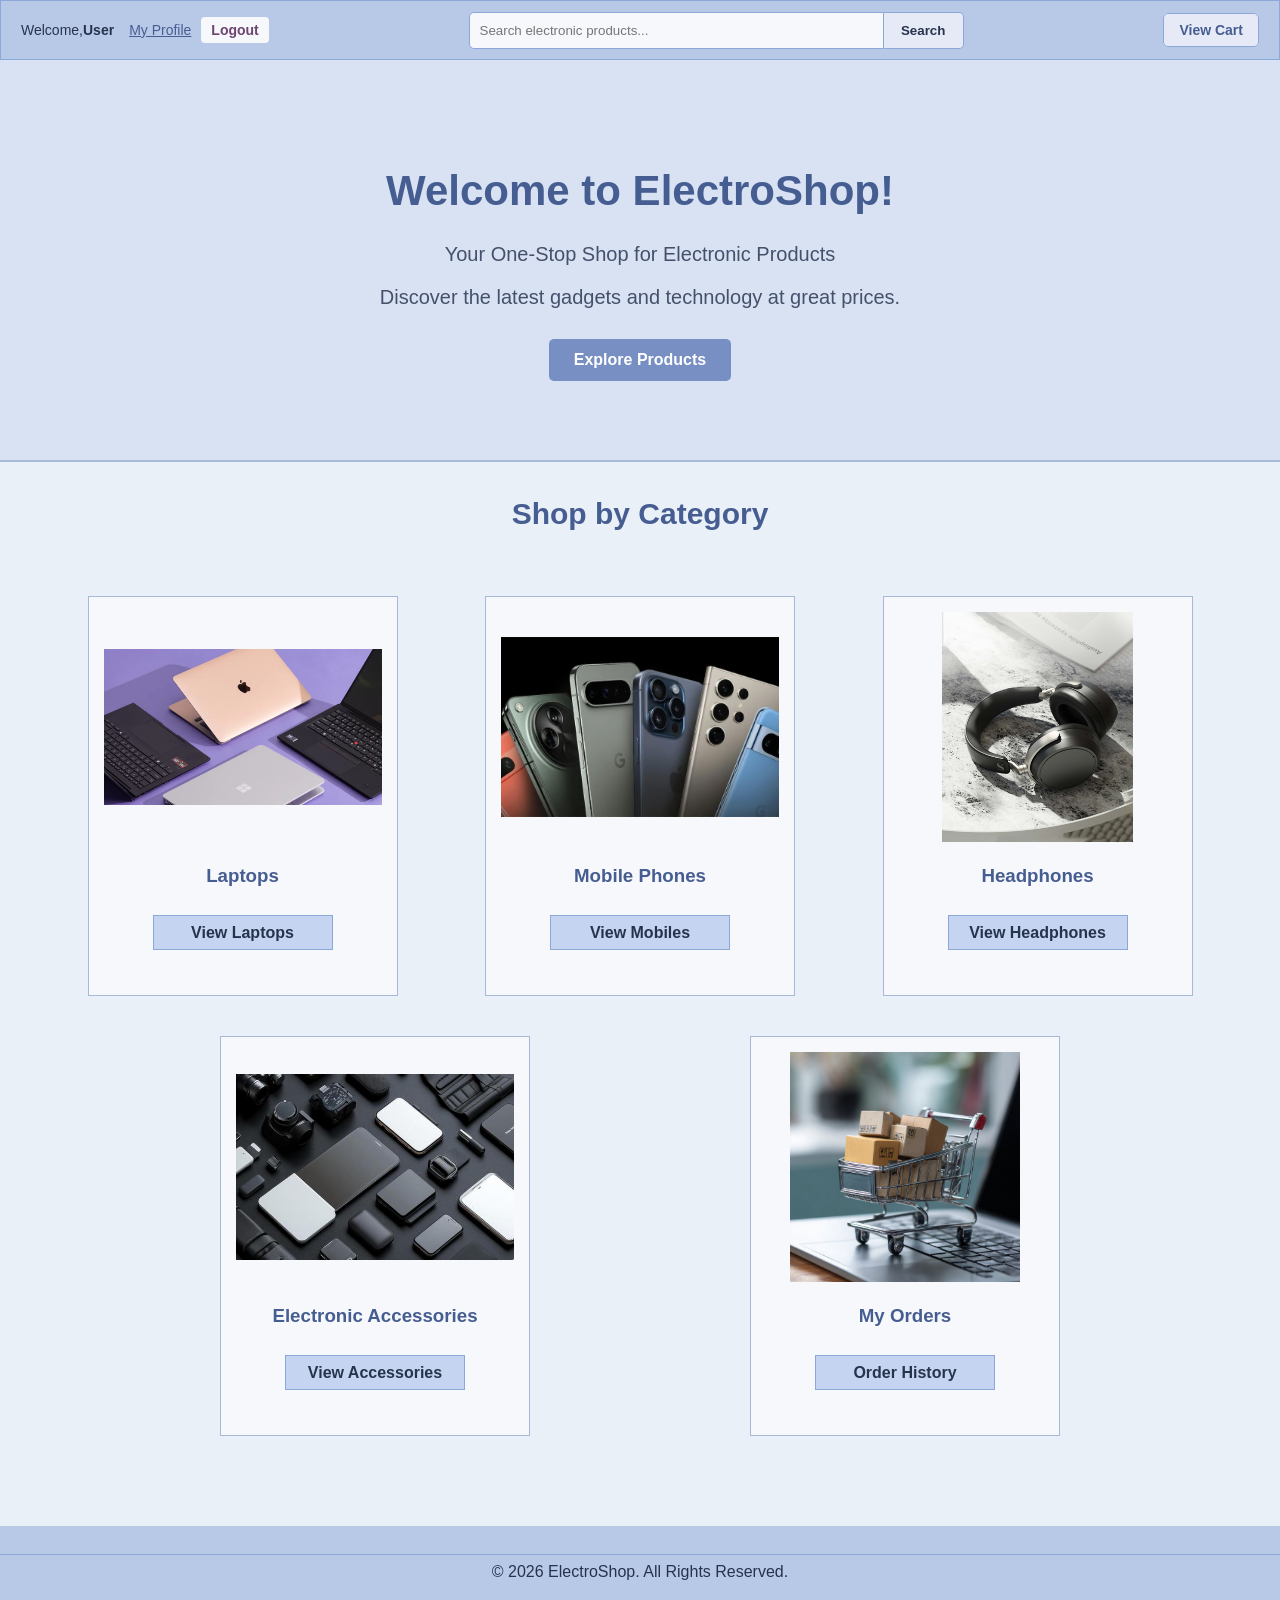
==== commit d6adae30: "fix product box styles and structure" ====
--- a/Electric-shop/dashboard.html
+++ b/Electric-shop/dashboard.html
@@ -1,3 +1,4 @@
+
 <!DOCTYPE html>
 <html lang="en">
 <head>
@@ -126,28 +127,25 @@
             color: #465D91;
         }
 
-        
-.product-container {
-    display: flex;
-    justify-content: space-evenly;
-    flex-wrap: wrap;
-    margin-top: 20px;
-    padding: 20px;
-}
-
-
-      
-       .product-box {
-    width: 25%;
-    height: 400px;
-    border: 1px solid #A7B8D8;
-    background-color: #F7F8FC;
-    margin: 20px;
-    padding: 15px;
-    text-align: center;
-    transition: 0.3s;
-    box-sizing: border-box;
-}
+        .product-container {
+            display: flex;
+            justify-content: space-evenly;
+            flex-wrap: wrap;
+            margin-top: 20px;
+            padding: 20px;
+        }
+
+        .product-box {
+            width: 25%;
+            height: 400px;
+            border: 1px solid #A7B8D8;
+            background-color: #F7F8FC;
+            margin: 20px;
+            padding: 15px;
+            text-align: center;
+            transition: 0.3s;
+            box-sizing: border-box;
+        }
 
         .product-box:hover {
             outline: 2px solid #788FC4;
@@ -198,7 +196,6 @@
         a {
             text-decoration: none;
         }
-
     </style>
 </head>
 
@@ -228,7 +225,6 @@
 
     </div>
 
-   
     <div class="welcome">
 
         <div class="welcome-content">
@@ -243,12 +239,10 @@
 
     </div>
 
-   
     <h2 class="section-title" id="products">Shop by Category</h2>
 
     <div class="product-container">
 
-      >
         <div class="product-box">
             <img src="images/laptop.jpg"
                  alt="Laptop"
@@ -261,7 +255,6 @@
             </a>
         </div>
 
-       
         <div class="product-box">
             <img src="images/mobile.jpg"
                  alt="Mobile Phone"
@@ -274,7 +267,6 @@
             </a>
         </div>
 
-       
         <div class="product-box">
             <img src="images/headphones.jpg"
                  alt="Headphones"
@@ -287,7 +279,6 @@
             </a>
         </div>
 
-      
         <div class="product-box">
             <img src="images/accessories.jpg"
                  alt="Electronic Accessories"
@@ -300,30 +291,29 @@
             </a>
         </div>
 
-    
-
-
-   <div class="product-box">
-        <img src="images/order.jpg"
-             alt="Order History"
-             class="product-img">
-
-        <h3>My Orders</h3>
-
-        <a href="orderHistory.html">
-            <button type="button"><b>Order History</b></button>
-        </a>
+        <div class="product-box">
+            <img src="images/order.jpg"
+                 alt="Order History"
+                 class="product-img">
+
+            <h3>My Orders</h3>
+
+            <a href="orderHistory.html">
+                <button type="button"><b>Order History</b></button>
+            </a>
+        </div>
+
     </div>
 
-</div>
-
-   
     <div class="footer_style">
         <hr>
+
         <footer>
             &copy; 2026 ElectroShop. All Rights Reserved.
         </footer>
     </div>
 
+    <script src="js/dashboard.js"></script>
+
 </body>
 </html>
